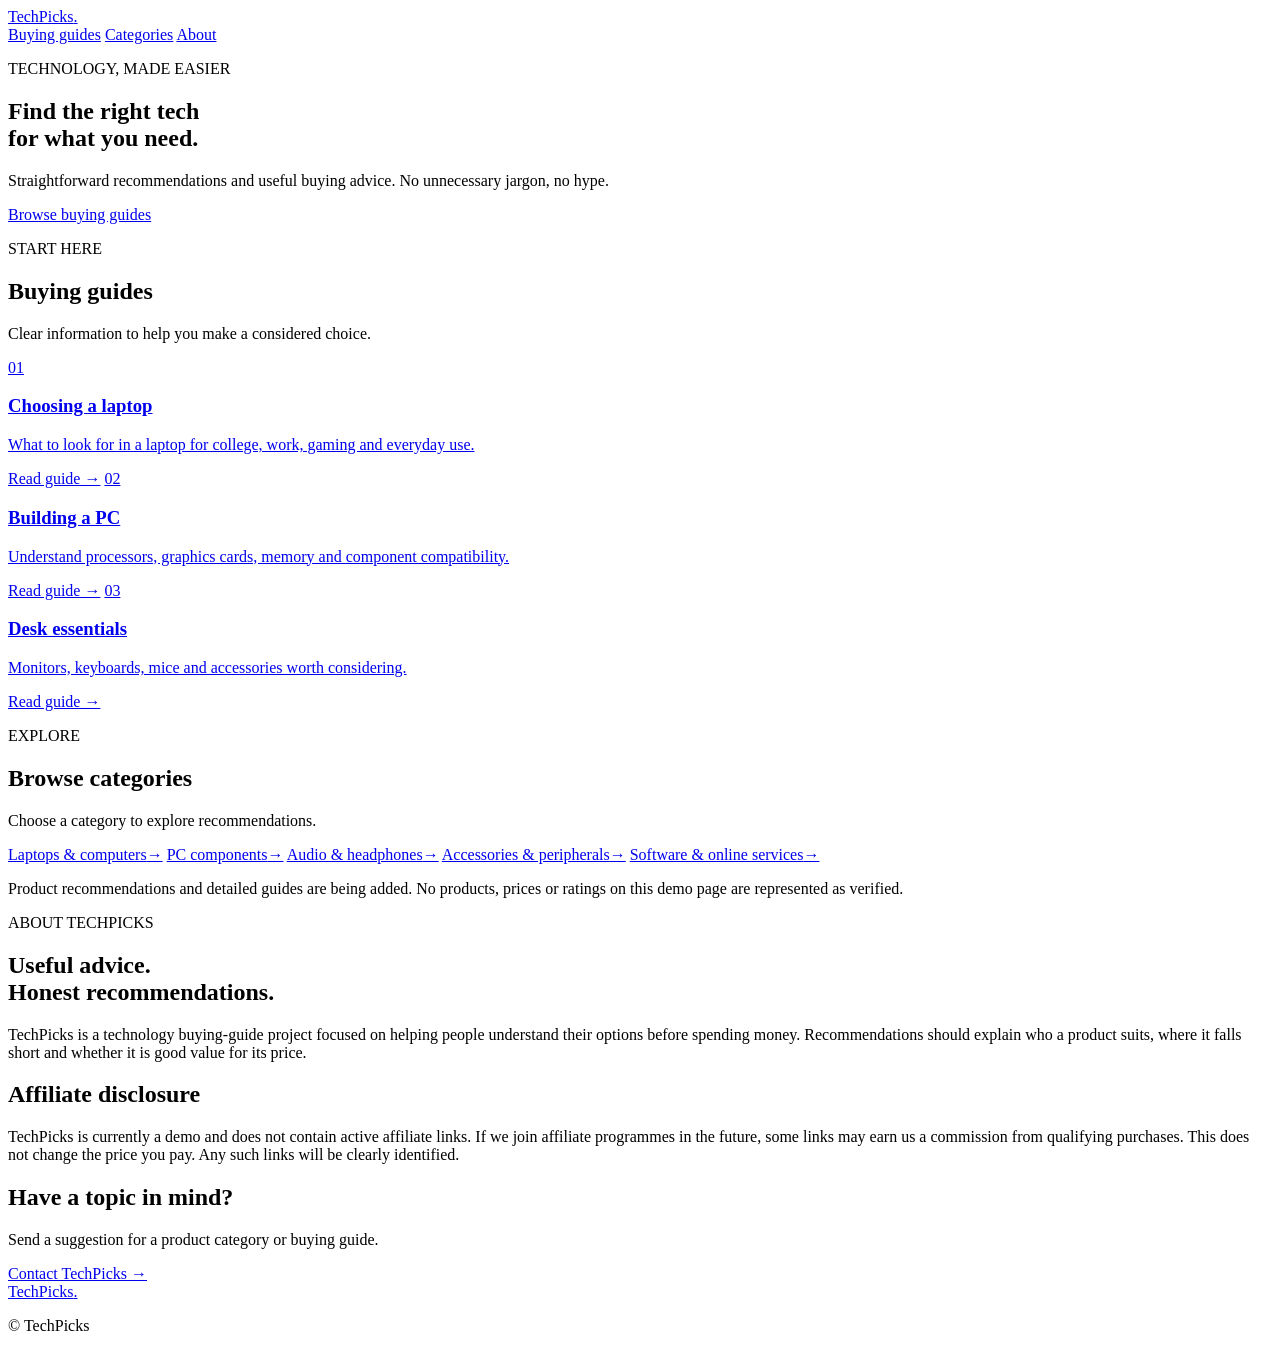
==== index.html @ b85d55a2 "Add clean TechPicks website" ====
<!doctype html>
<html lang="en">
<head>
  <meta charset="utf-8">
  <meta name="viewport" content="width=device-width, initial-scale=1">
  <meta name="description" content="Practical technology buying guides and straightforward product comparisons.">
  <title>TechPicks — Practical tech advice</title>
  <link rel="stylesheet" href="styles.css">
</head>
<body>
  <header class="header">
    <a class="logo" href="/" aria-label="TechPicks home">TechPicks<span>.</span></a>
    <nav aria-label="Main navigation">
      <a href="#guides">Buying guides</a>
      <a href="#categories">Categories</a>
      <a href="#about">About</a>
    </nav>
  </header>

  <main>
    <section class="intro">
      <p class="eyebrow">TECHNOLOGY, MADE EASIER</p>
      <h1>Find the right tech<br>for what you need.</h1>
      <p class="lead">Straightforward recommendations and useful buying advice. No unnecessary jargon, no hype.</p>
      <a class="button" href="#guides">Browse buying guides</a>
    </section>

    <section class="section" id="guides">
      <div class="section-heading">
        <div><p class="eyebrow">START HERE</p><h2>Buying guides</h2></div>
        <p>Clear information to help you make a considered choice.</p>
      </div>
      <div class="guide-grid">
        <a class="guide-card" href="#categories"><span class="guide-index">01</span><h3>Choosing a laptop</h3><p>What to look for in a laptop for college, work, gaming and everyday use.</p><span class="arrow">Read guide →</span></a>
        <a class="guide-card" href="#categories"><span class="guide-index">02</span><h3>Building a PC</h3><p>Understand processors, graphics cards, memory and component compatibility.</p><span class="arrow">Read guide →</span></a>
        <a class="guide-card" href="#categories"><span class="guide-index">03</span><h3>Desk essentials</h3><p>Monitors, keyboards, mice and accessories worth considering.</p><span class="arrow">Read guide →</span></a>
      </div>
    </section>

    <section class="section categories" id="categories">
      <div class="section-heading">
        <div><p class="eyebrow">EXPLORE</p><h2>Browse categories</h2></div>
        <p>Choose a category to explore recommendations.</p>
      </div>
      <div class="category-list">
        <a href="#contact"><span>Laptops & computers</span><span>→</span></a>
        <a href="#contact"><span>PC components</span><span>→</span></a>
        <a href="#contact"><span>Audio & headphones</span><span>→</span></a>
        <a href="#contact"><span>Accessories & peripherals</span><span>→</span></a>
        <a href="#contact"><span>Software & online services</span><span>→</span></a>
      </div>
      <p class="note">Product recommendations and detailed guides are being added. No products, prices or ratings on this demo page are represented as verified.</p>
    </section>

    <section class="about section" id="about">
      <p class="eyebrow">ABOUT TECHPICKS</p>
      <h2>Useful advice.<br>Honest recommendations.</h2>
      <p>TechPicks is a technology buying-guide project focused on helping people understand their options before spending money. Recommendations should explain who a product suits, where it falls short and whether it is good value for its price.</p>
    </section>

    <section class="disclosure" id="disclosure">
      <h2>Affiliate disclosure</h2>
      <p>TechPicks is currently a demo and does not contain active affiliate links. If we join affiliate programmes in the future, some links may earn us a commission from qualifying purchases. This does not change the price you pay. Any such links will be clearly identified.</p>
    </section>

    <section class="contact" id="contact">
      <h2>Have a topic in mind?</h2>
      <p>Send a suggestion for a product category or buying guide.</p>
      <a href="mailto:hello@techpicks.example">Contact TechPicks →</a>
    </section>
  </main>

  <footer><a class="logo" href="#">TechPicks<span>.</span></a><p>© <span id="year"></span> TechPicks</p></footer>
  <script src="script.js"></script>
</body>
</html>
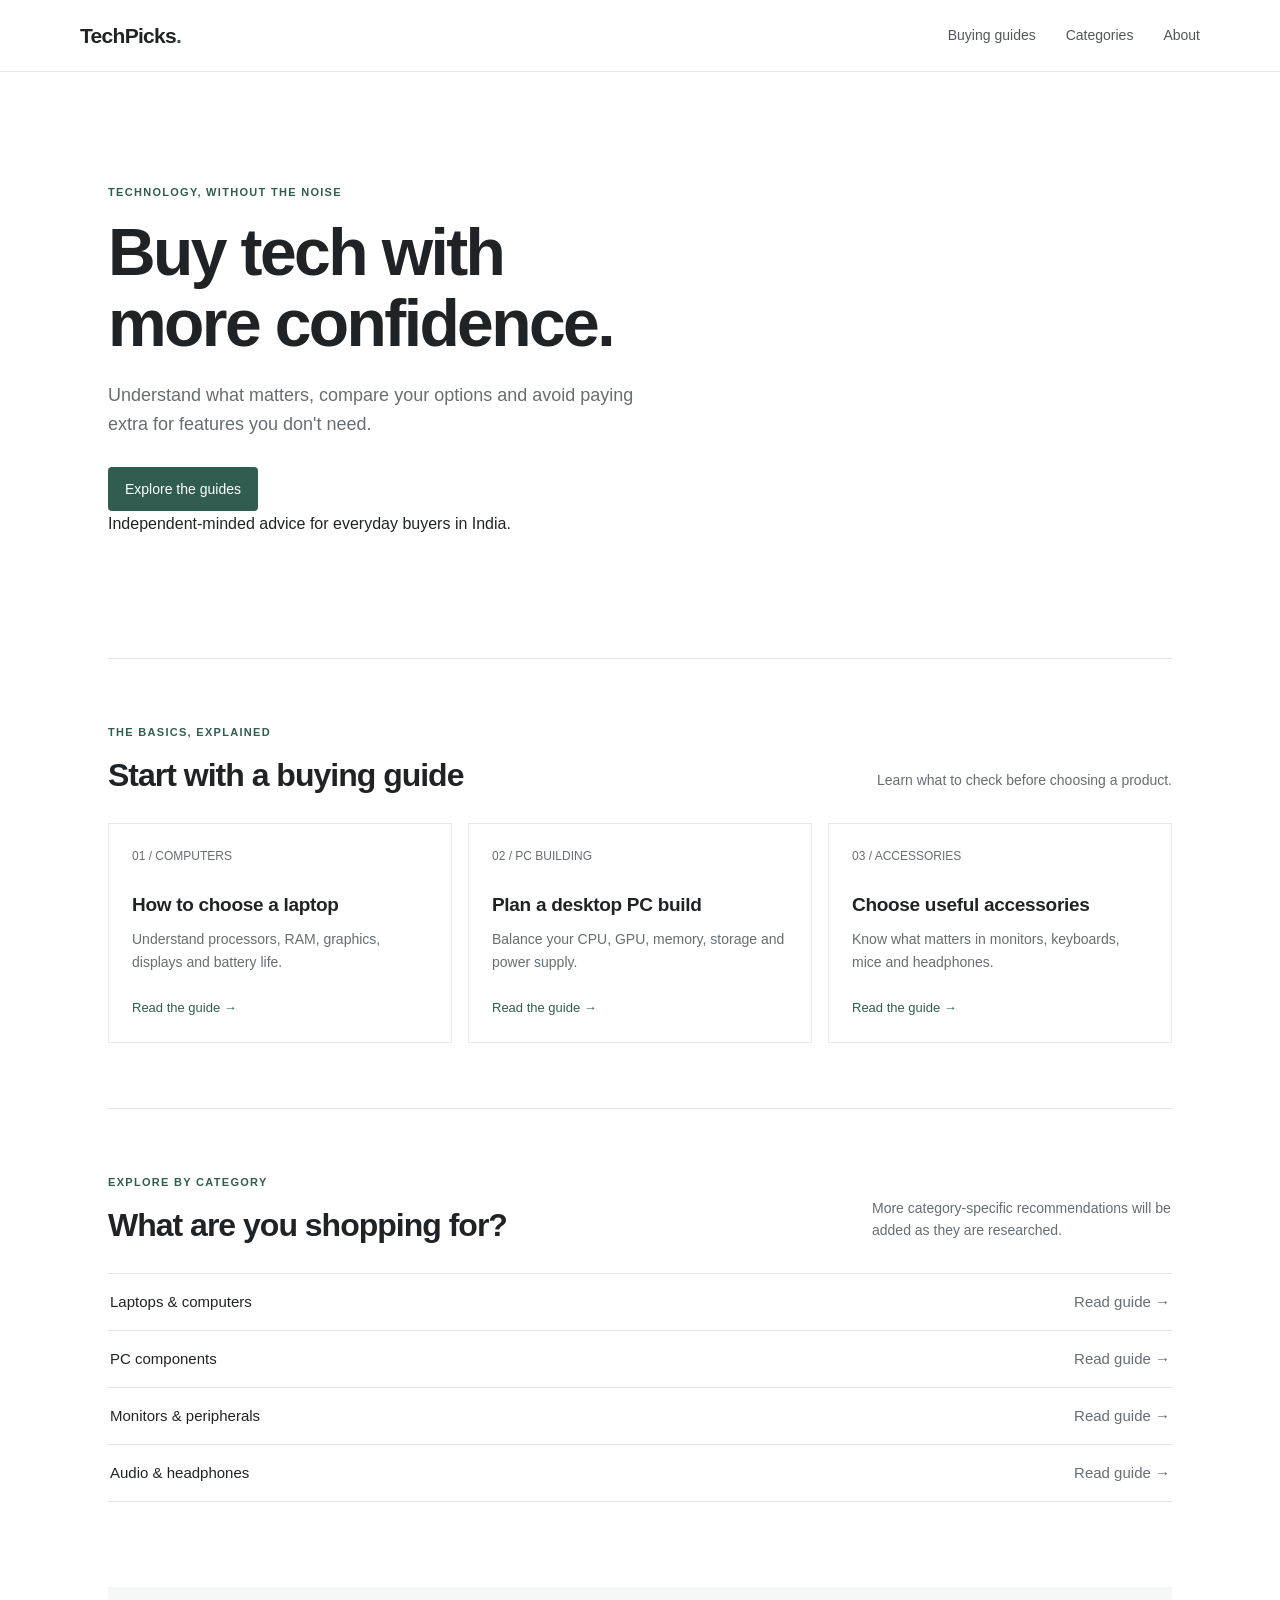
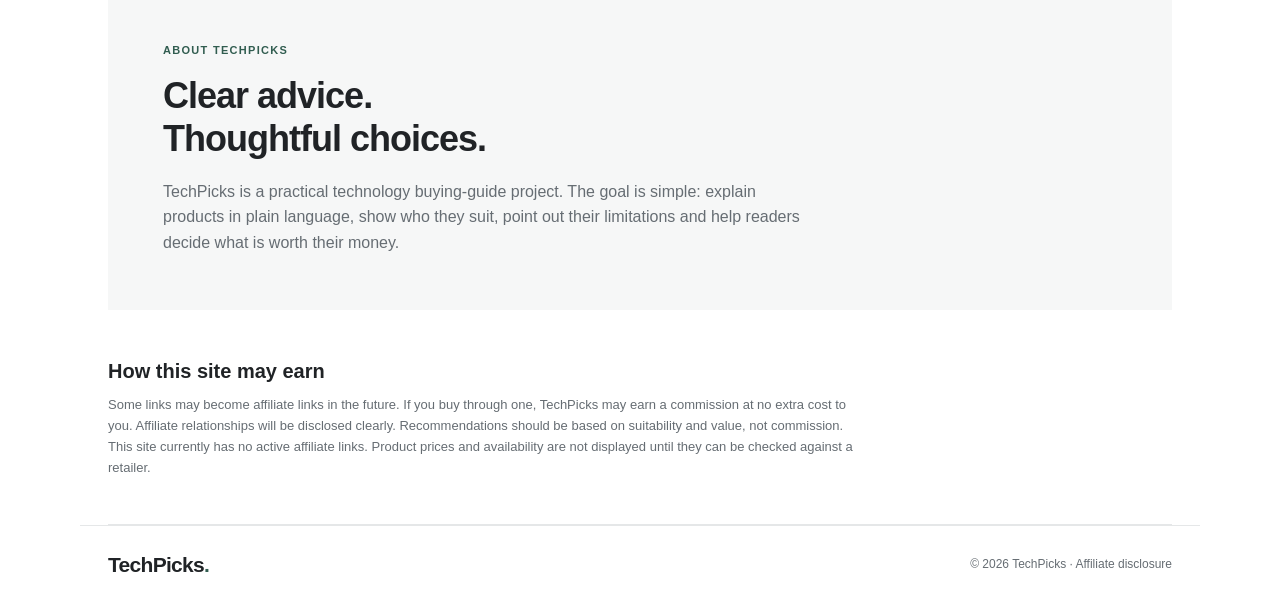
==== commit 3d71e62c: "Build TechPicks homepage around useful buying guides" ====
--- a/index.html
+++ b/index.html
@@ -3,13 +3,14 @@
 <head>
   <meta charset="utf-8">
   <meta name="viewport" content="width=device-width, initial-scale=1">
-  <meta name="description" content="Practical technology buying guides and straightforward product comparisons.">
-  <title>TechPicks — Practical tech advice</title>
+  <meta name="description" content="Practical technology buying guides for India. Understand what matters before you spend on laptops, PC parts and everyday tech.">
+  <meta name="theme-color" content="#ffffff">
+  <title>TechPicks — Make a better tech purchase</title>
   <link rel="stylesheet" href="styles.css">
 </head>
 <body>
   <header class="header">
-    <a class="logo" href="/" aria-label="TechPicks home">TechPicks<span>.</span></a>
+    <a class="logo" href="index.html" aria-label="TechPicks home">TechPicks<span>.</span></a>
     <nav aria-label="Main navigation">
       <a href="#guides">Buying guides</a>
       <a href="#categories">Categories</a>
@@ -19,58 +20,52 @@
 
   <main>
     <section class="intro">
-      <p class="eyebrow">TECHNOLOGY, MADE EASIER</p>
-      <h1>Find the right tech<br>for what you need.</h1>
-      <p class="lead">Straightforward recommendations and useful buying advice. No unnecessary jargon, no hype.</p>
-      <a class="button" href="#guides">Browse buying guides</a>
+      <p class="eyebrow">TECHNOLOGY, WITHOUT THE NOISE</p>
+      <h1>Buy tech with<br>more confidence.</h1>
+      <p class="lead">Understand what matters, compare your options and avoid paying extra for features you don't need.</p>
+      <a class="button" href="#guides">Explore the guides</a>
+      <p class="intro-note">Independent-minded advice for everyday buyers in India.</p>
     </section>
 
     <section class="section" id="guides">
       <div class="section-heading">
-        <div><p class="eyebrow">START HERE</p><h2>Buying guides</h2></div>
-        <p>Clear information to help you make a considered choice.</p>
+        <div><p class="eyebrow">THE BASICS, EXPLAINED</p><h2>Start with a buying guide</h2></div>
+        <p>Learn what to check before choosing a product.</p>
       </div>
       <div class="guide-grid">
-        <a class="guide-card" href="#categories"><span class="guide-index">01</span><h3>Choosing a laptop</h3><p>What to look for in a laptop for college, work, gaming and everyday use.</p><span class="arrow">Read guide →</span></a>
-        <a class="guide-card" href="#categories"><span class="guide-index">02</span><h3>Building a PC</h3><p>Understand processors, graphics cards, memory and component compatibility.</p><span class="arrow">Read guide →</span></a>
-        <a class="guide-card" href="#categories"><span class="guide-index">03</span><h3>Desk essentials</h3><p>Monitors, keyboards, mice and accessories worth considering.</p><span class="arrow">Read guide →</span></a>
+        <a class="guide-card" href="guides/laptop-buying-guide.html"><span class="guide-index">01 / COMPUTERS</span><h3>How to choose a laptop</h3><p>Understand processors, RAM, graphics, displays and battery life.</p><span class="arrow">Read the guide →</span></a>
+        <a class="guide-card" href="guides/pc-build-guide.html"><span class="guide-index">02 / PC BUILDING</span><h3>Plan a desktop PC build</h3><p>Balance your CPU, GPU, memory, storage and power supply.</p><span class="arrow">Read the guide →</span></a>
+        <a class="guide-card" href="guides/accessories-guide.html"><span class="guide-index">03 / ACCESSORIES</span><h3>Choose useful accessories</h3><p>Know what matters in monitors, keyboards, mice and headphones.</p><span class="arrow">Read the guide →</span></a>
       </div>
     </section>
 
-    <section class="section categories" id="categories">
+    <section class="section" id="categories">
       <div class="section-heading">
-        <div><p class="eyebrow">EXPLORE</p><h2>Browse categories</h2></div>
-        <p>Choose a category to explore recommendations.</p>
+        <div><p class="eyebrow">EXPLORE BY CATEGORY</p><h2>What are you shopping for?</h2></div>
+        <p>More category-specific recommendations will be added as they are researched.</p>
       </div>
       <div class="category-list">
-        <a href="#contact"><span>Laptops & computers</span><span>→</span></a>
-        <a href="#contact"><span>PC components</span><span>→</span></a>
-        <a href="#contact"><span>Audio & headphones</span><span>→</span></a>
-        <a href="#contact"><span>Accessories & peripherals</span><span>→</span></a>
-        <a href="#contact"><span>Software & online services</span><span>→</span></a>
+        <a href="guides/laptop-buying-guide.html"><span>Laptops & computers</span><span>Read guide →</span></a>
+        <a href="guides/pc-build-guide.html"><span>PC components</span><span>Read guide →</span></a>
+        <a href="guides/accessories-guide.html"><span>Monitors & peripherals</span><span>Read guide →</span></a>
+        <a href="guides/accessories-guide.html"><span>Audio & headphones</span><span>Read guide →</span></a>
       </div>
-      <p class="note">Product recommendations and detailed guides are being added. No products, prices or ratings on this demo page are represented as verified.</p>
     </section>
 
     <section class="about section" id="about">
       <p class="eyebrow">ABOUT TECHPICKS</p>
-      <h2>Useful advice.<br>Honest recommendations.</h2>
-      <p>TechPicks is a technology buying-guide project focused on helping people understand their options before spending money. Recommendations should explain who a product suits, where it falls short and whether it is good value for its price.</p>
+      <h2>Clear advice.<br>Thoughtful choices.</h2>
+      <p>TechPicks is a practical technology buying-guide project. The goal is simple: explain products in plain language, show who they suit, point out their limitations and help readers decide what is worth their money.</p>
     </section>
 
     <section class="disclosure" id="disclosure">
-      <h2>Affiliate disclosure</h2>
-      <p>TechPicks is currently a demo and does not contain active affiliate links. If we join affiliate programmes in the future, some links may earn us a commission from qualifying purchases. This does not change the price you pay. Any such links will be clearly identified.</p>
-    </section>
-
-    <section class="contact" id="contact">
-      <h2>Have a topic in mind?</h2>
-      <p>Send a suggestion for a product category or buying guide.</p>
-      <a href="mailto:hello@techpicks.example">Contact TechPicks →</a>
+      <h2>How this site may earn</h2>
+      <p>Some links may become affiliate links in the future. If you buy through one, TechPicks may earn a commission at no extra cost to you. Affiliate relationships will be disclosed clearly. Recommendations should be based on suitability and value, not commission.</p>
+      <p class="small-note">This site currently has no active affiliate links. Product prices and availability are not displayed until they can be checked against a retailer.</p>
     </section>
   </main>
 
-  <footer><a class="logo" href="#">TechPicks<span>.</span></a><p>© <span id="year"></span> TechPicks</p></footer>
+  <footer><a class="logo" href="index.html">TechPicks<span>.</span></a><p>© <span id="year"></span> TechPicks · <a href="#disclosure">Affiliate disclosure</a></p></footer>
   <script src="script.js"></script>
 </body>
 </html>
--- a/styles.css
+++ b/styles.css
@@ -0,0 +1,68 @@
+:root {
+  color-scheme: light;
+  --text: #202326;
+  --muted: #666d73;
+  --line: #e5e7e8;
+  --surface: #f6f7f7;
+  --accent: #315d50;
+  font-family: Arial, Helvetica, sans-serif;
+}
+* { box-sizing: border-box; }
+html { scroll-behavior: smooth; }
+body { margin: 0; color: var(--text); background: #fff; line-height: 1.6; }
+a { color: inherit; text-decoration: none; }
+.header { height: 72px; padding: 0 max(6%, calc((100% - 1120px)/2)); display:flex; align-items:center; justify-content:space-between; border-bottom:1px solid var(--line); }
+.logo { font-size:21px; font-weight:700; letter-spacing:-.7px; }
+.logo span { color:var(--accent); }
+nav { display:flex; gap:30px; color:#50575c; font-size:14px; }
+nav a:hover, .category-list a:hover, .contact a:hover { color:var(--accent); }
+main { max-width:1120px; margin:auto; padding:0 28px; }
+.intro { padding:112px 0 105px; max-width:670px; }
+.eyebrow { color:var(--accent); font-size:11px; font-weight:700; letter-spacing:1.3px; margin:0 0 15px; }
+h1,h2,h3,p { margin-top:0; }
+h1 { font-size:clamp(42px,6vw,66px); line-height:1.08; letter-spacing:-2.6px; font-weight:650; margin-bottom:22px; }
+.lead { color:var(--muted); font-size:18px; max-width:560px; margin-bottom:28px; }
+.button { display:inline-block; background:var(--accent); color:white; padding:11px 17px; border-radius:4px; font-size:14px; }
+.button:hover { background:#25483e; }
+.section { padding:65px 0; border-top:1px solid var(--line); }
+.section-heading { display:flex; justify-content:space-between; align-items:end; gap:25px; margin-bottom:28px; }
+.section-heading h2, .about h2 { font-size:32px; line-height:1.2; letter-spacing:-1px; margin:0; }
+.section-heading > p { color:var(--muted); font-size:14px; max-width:300px; margin:0 0 3px; }
+.guide-grid { display:grid; grid-template-columns:repeat(3,1fr); gap:16px; }
+.guide-card { border:1px solid var(--line); padding:23px; min-height:220px; display:flex; flex-direction:column; transition:border-color .15s; }
+.guide-card:hover { border-color:#9aaba4; }
+.guide-index { font-size:12px; color:var(--muted); }
+.guide-card h3 { font-size:19px; margin:24px 0 8px; letter-spacing:-.3px; }
+.guide-card p { color:var(--muted); font-size:14px; margin-bottom:22px; }
+.arrow { color:var(--accent); font-size:13px; margin-top:auto; }
+.categories { padding-bottom:70px; }
+.category-list { border-top:1px solid var(--line); }
+.category-list a { display:flex; justify-content:space-between; padding:16px 2px; border-bottom:1px solid var(--line); font-size:15px; }
+.category-list a span:last-child { color:var(--muted); }
+.note { margin:18px 0 0; color:var(--muted); font-size:12px; }
+.about { background:var(--surface); padding:55px; border:0; margin:20px 0 0; }
+.about h2 { font-size:36px; margin-bottom:18px; }
+.about > p:last-child { color:var(--muted); max-width:650px; margin-bottom:0; }
+.disclosure { padding:45px 0; border-bottom:1px solid var(--line); }
+.disclosure h2, .contact h2 { font-size:20px; margin-bottom:8px; }
+.disclosure p, .contact p { color:var(--muted); font-size:13px; max-width:750px; margin-bottom:0; }
+.contact { padding:40px 0 65px; }
+.contact a { display:inline-block; color:var(--accent); font-size:14px; margin-top:14px; }
+footer { max-width:1120px; margin:auto; padding:22px 28px; display:flex; align-items:center; justify-content:space-between; border-top:1px solid var(--line); }
+footer p { margin:0; color:var(--muted); font-size:12px; }
+@media (max-width:700px) {
+  .header { padding:0 22px; height:64px; }
+  nav { gap:14px; font-size:12px; }
+  main { padding:0 22px; }
+  .intro { padding:78px 0 70px; }
+  h1 { letter-spacing:-1.7px; }
+  .lead { font-size:16px; }
+  .section { padding:48px 0; }
+  .section-heading { display:block; }
+  .section-heading > p { margin-top:12px; }
+  .guide-grid { grid-template-columns:1fr; }
+  .guide-card { min-height:180px; }
+  .about { padding:30px 24px; }
+  .about h2 { font-size:30px; }
+}
+@media (max-width:420px) { nav { gap:10px; font-size:11px; } .logo { font-size:18px; } }
